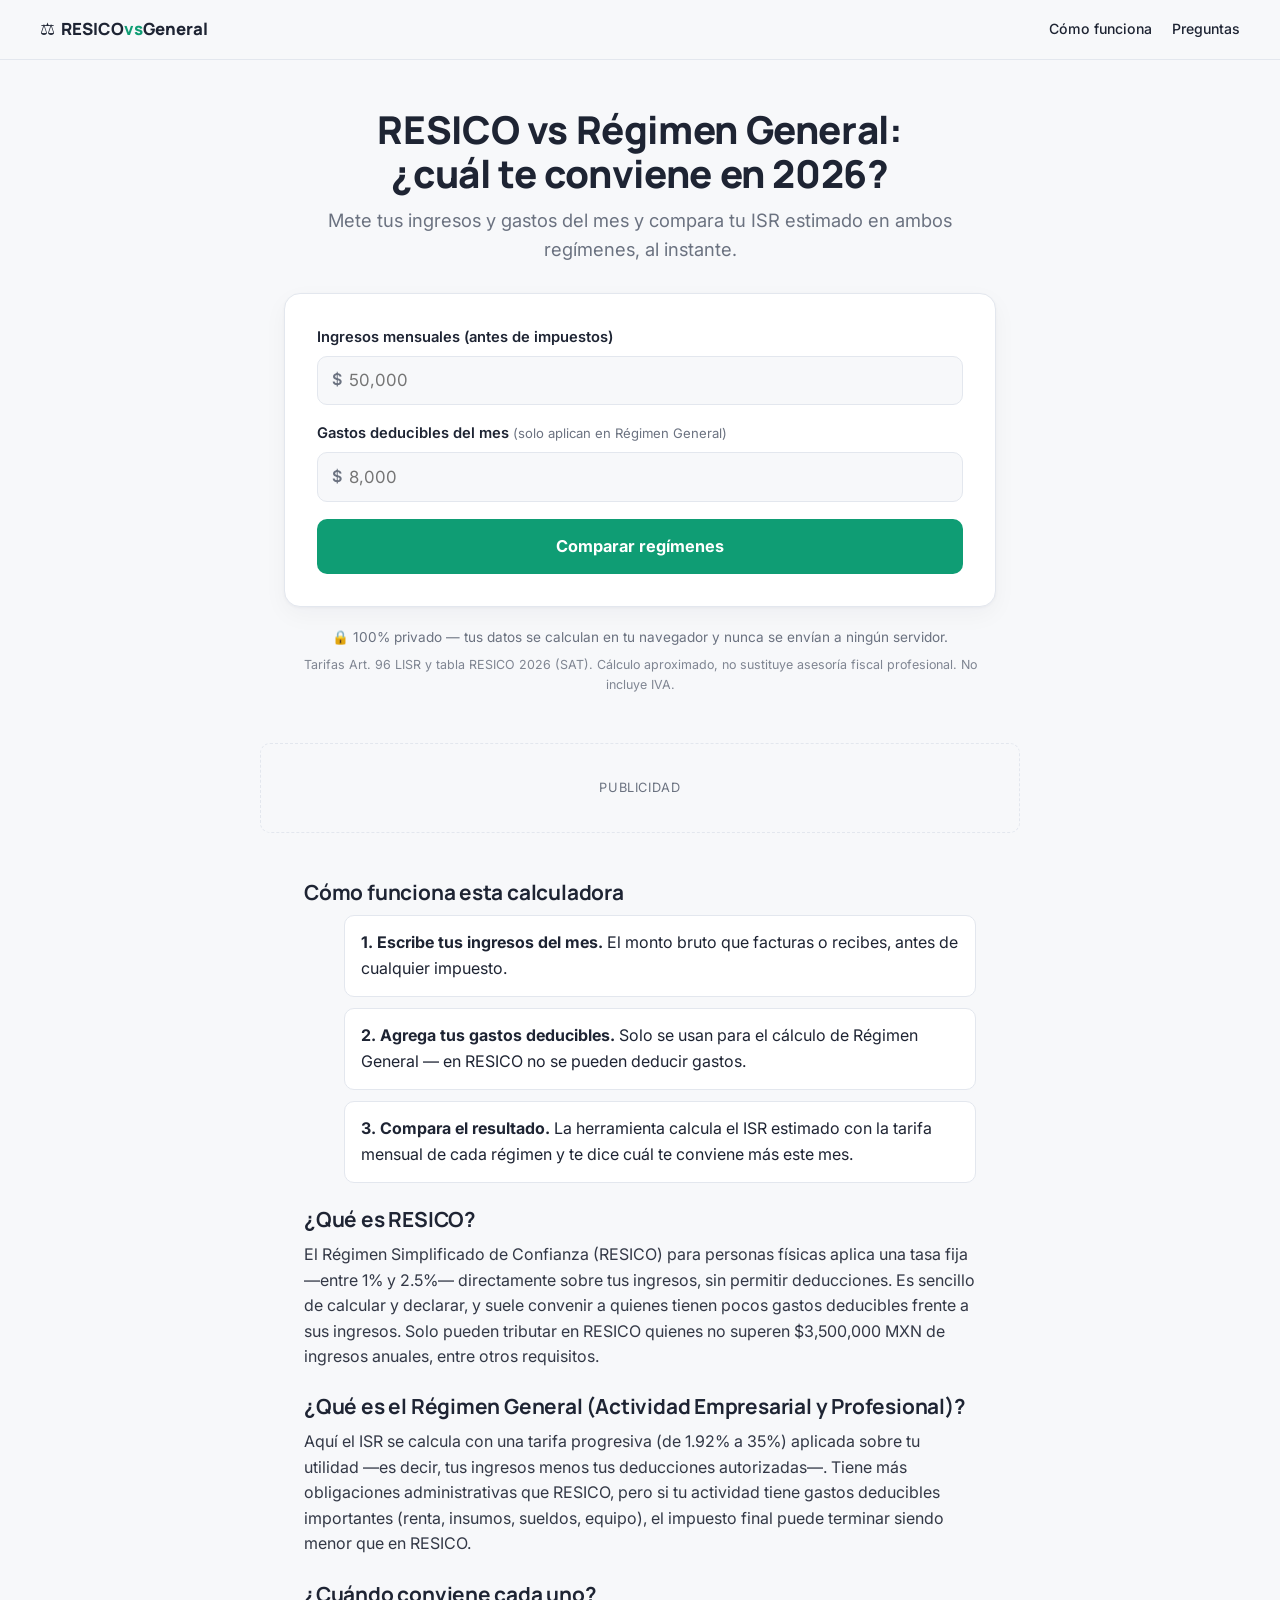
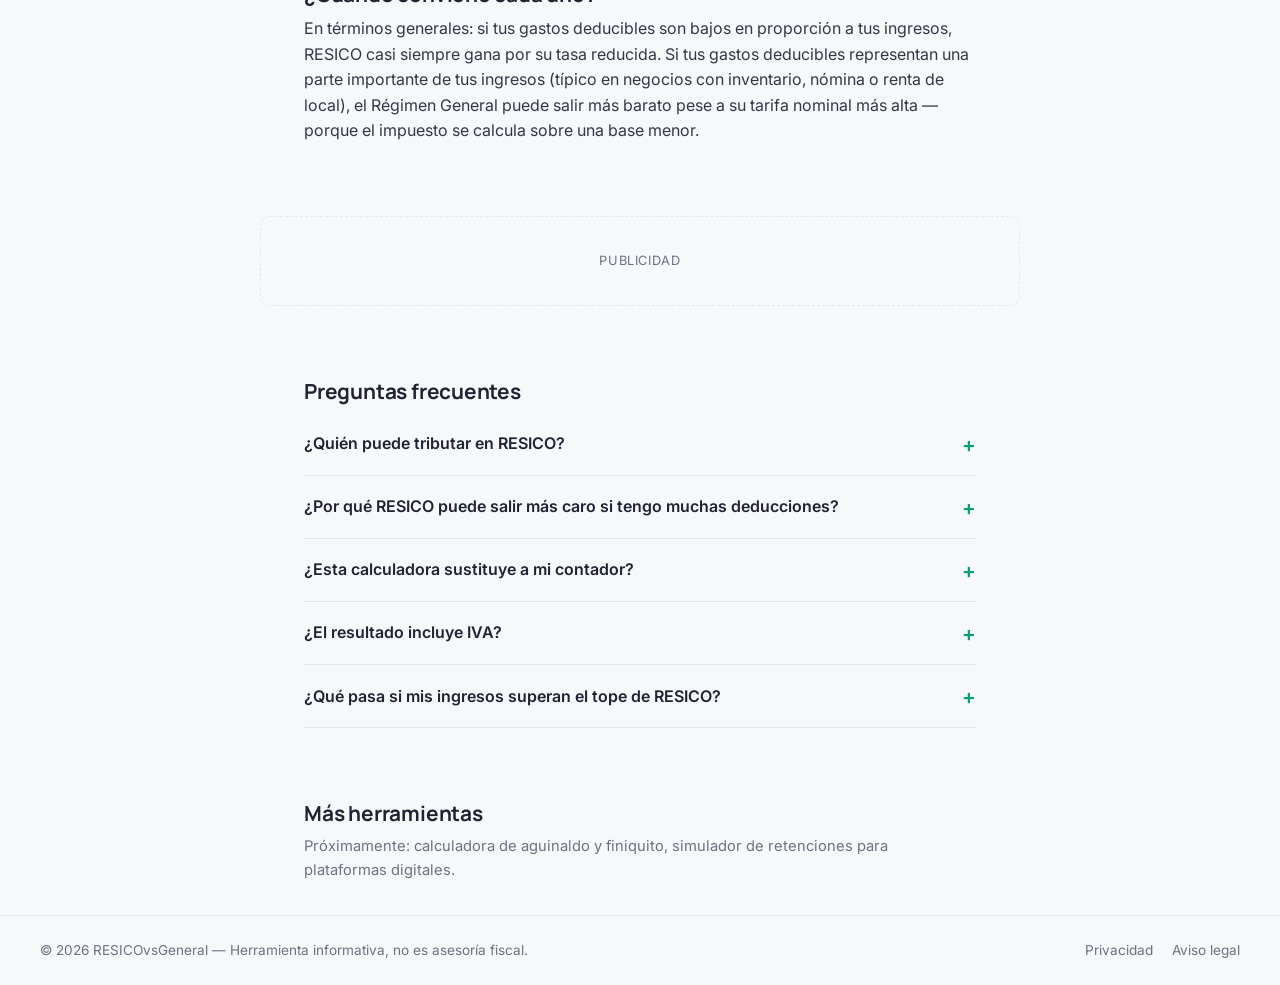
==== index.html @ 18547a22 "Add files via upload" ====
<!DOCTYPE html>
<html lang="es-MX">
<head>
<meta charset="UTF-8">
<meta name="viewport" content="width=device-width, initial-scale=1">
<title>RESICO vs Régimen General 2026: ¿cuál me conviene? | Comparador gratis</title>
<meta name="description" content="Calcula y compara en segundos cuánto pagarías de ISR en RESICO y en Régimen General 2026. Gratis, sin registro, 100% en tu navegador.">
<link rel="canonical" href="https://tudominio.com/">
<meta property="og:title" content="RESICO vs Régimen General 2026 — Comparador gratis">
<meta property="og:description" content="Descubre en segundos qué régimen fiscal te conviene más. Cálculo basado en las tarifas SAT 2026.">
<meta property="og:type" content="website">
<meta property="og:image" content="assets/img/og-cover.webp">
<meta name="robots" content="index,follow">

<link rel="preconnect" href="https://fonts.googleapis.com">
<link rel="preconnect" href="https://fonts.gstatic.com" crossorigin>
<link rel="stylesheet" href="https://fonts.googleapis.com/css2?family=Manrope:wght@400;500;700;800&family=Inter:wght@400;500;600&display=swap">

<link rel="icon" href="data:image/svg+xml,<svg xmlns=%22http://www.w3.org/2000/svg%22 viewBox=%220 0 100 100%22><text y=%22.9em%22 font-size=%2290%22>⚖️</text></svg>">
<link rel="stylesheet" href="styles.css?v=20260101">

<script type="application/ld+json">
{
  "@context": "https://schema.org",
  "@type": "WebApplication",
  "name": "RESICO vs Régimen General — Comparador",
  "description": "Herramienta gratuita para comparar el ISR estimado entre RESICO y Régimen General para personas físicas en México, 2026.",
  "applicationCategory": "FinanceApplication",
  "operatingSystem": "Any",
  "offers": { "@type": "Offer", "price": "0", "priceCurrency": "MXN" }
}
</script>
<script type="application/ld+json">
{
  "@context": "https://schema.org",
  "@type": "FAQPage",
  "mainEntity": [
    {"@type":"Question","name":"¿Quién puede tributar en RESICO?","acceptedAnswer":{"@type":"Answer","text":"Personas físicas con actividad empresarial, profesional u otorgamiento de uso o goce de bienes, siempre que sus ingresos totales del ejercicio no superen $3,500,000 MXN al año, entre otras condiciones que marca la ley."}},
    {"@type":"Question","name":"¿Por qué RESICO puede salir más caro si tengo muchas deducciones?","acceptedAnswer":{"@type":"Answer","text":"RESICO cobra un porcentaje fijo sobre tus ingresos totales sin permitir deducir gastos. Si tienes deducciones altas, el Régimen General puede ser más barato pese a su tarifa nominal mayor."}},
    {"@type":"Question","name":"¿Esta calculadora sustituye a mi contador?","acceptedAnswer":{"@type":"Answer","text":"No. Es una estimación simplificada basada en las tarifas SAT 2026. No considera IVA, PTU, ni casos particulares de tu actividad."}},
    {"@type":"Question","name":"¿El resultado incluye IVA?","acceptedAnswer":{"@type":"Answer","text":"No, solo compara el ISR. El IVA se calcula y paga por separado en ambos regímenes."}},
    {"@type":"Question","name":"¿Qué pasa si mis ingresos superan el tope de RESICO?","acceptedAnswer":{"@type":"Answer","text":"Si superas $3,500,000 MXN anuales, pasas automáticamente al Régimen General a partir del mes siguiente."}}
  ]
}
</script>
</head>
<body>
<a class="skip-link" href="#tool">Saltar al comparador</a>

<header class="site-header">
  <a href="index.html" class="brand">⚖️ <span>RESICO<em>vs</em>General</span></a>
  <nav class="header-nav" aria-label="Navegación principal">
    <a href="#como-funciona">Cómo funciona</a>
    <a href="#faq">Preguntas</a>
  </nav>
</header>

<main>
  <section class="hero">
    <h1>RESICO vs Régimen General: ¿cuál te conviene en 2026?</h1>
    <p class="subtitle">Mete tus ingresos y gastos del mes y compara tu ISR estimado en ambos regímenes, al instante.</p>

    <div class="tool-card" id="tool" data-state="idle">
      <form id="calc-form" class="calc-form" novalidate>
        <div class="field">
          <label for="ingresos">Ingresos mensuales (antes de impuestos)</label>
          <div class="input-money">
            <span>$</span>
            <input type="number" id="ingresos" name="ingresos" inputmode="decimal" min="0" step="0.01" placeholder="50,000" required>
          </div>
        </div>
        <div class="field">
          <label for="deducciones">Gastos deducibles del mes <span class="hint">(solo aplican en Régimen General)</span></label>
          <div class="input-money">
            <span>$</span>
            <input type="number" id="deducciones" name="deducciones" inputmode="decimal" min="0" step="0.01" placeholder="8,000">
          </div>
        </div>
        <button type="submit" class="btn-primary">Comparar regímenes</button>
      </form>

      <div class="result-zone" id="result" hidden>
        <div class="result-grid">
          <div class="result-card" id="card-resico">
            <h3>RESICO</h3>
            <p class="result-isr" id="resico-isr">$0</p>
            <p class="result-label">ISR estimado al mes</p>
            <p class="result-rate" id="resico-rate"></p>
          </div>
          <div class="result-card" id="card-general">
            <h3>Régimen General</h3>
            <p class="result-isr" id="general-isr">$0</p>
            <p class="result-label">ISR estimado al mes</p>
            <p class="result-rate" id="general-rate"></p>
          </div>
        </div>
        <p class="winner" id="winner"></p>
        <button type="button" class="btn-ghost" id="reset-btn">Hacer otro cálculo</button>
      </div>

      <div class="error-zone" id="error" hidden role="alert">
        <p>Revisa el monto de ingresos — debe ser un número mayor a cero.</p>
      </div>
    </div>

    <p class="privacy-badge">🔒 100% privado — tus datos se calculan en tu navegador y nunca se envían a ningún servidor.</p>
    <p class="honesty-note">Tarifas Art. 96 LISR y tabla RESICO 2026 (SAT). Cálculo aproximado, no sustituye asesoría fiscal profesional. No incluye IVA.</p>
  </section>

  <div class="ad-slot" aria-hidden="true">
    <span>Publicidad</span>
    <!-- PEGA AQUÍ TU CÓDIGO DE ADSENSE -->
  </div>

  <section id="como-funciona" class="info-section">
    <h2>Cómo funciona esta calculadora</h2>
    <ol class="steps">
      <li><strong>1. Escribe tus ingresos del mes.</strong> El monto bruto que facturas o recibes, antes de cualquier impuesto.</li>
      <li><strong>2. Agrega tus gastos deducibles.</strong> Solo se usan para el cálculo de Régimen General — en RESICO no se pueden deducir gastos.</li>
      <li><strong>3. Compara el resultado.</strong> La herramienta calcula el ISR estimado con la tarifa mensual de cada régimen y te dice cuál te conviene más este mes.</li>
    </ol>

    <h2>¿Qué es RESICO?</h2>
    <p>El Régimen Simplificado de Confianza (RESICO) para personas físicas aplica una tasa fija —entre 1% y 2.5%— directamente sobre tus ingresos, sin permitir deducciones. Es sencillo de calcular y declarar, y suele convenir a quienes tienen pocos gastos deducibles frente a sus ingresos. Solo pueden tributar en RESICO quienes no superen $3,500,000 MXN de ingresos anuales, entre otros requisitos.</p>

    <h2>¿Qué es el Régimen General (Actividad Empresarial y Profesional)?</h2>
    <p>Aquí el ISR se calcula con una tarifa progresiva (de 1.92% a 35%) aplicada sobre tu utilidad —es decir, tus ingresos menos tus deducciones autorizadas—. Tiene más obligaciones administrativas que RESICO, pero si tu actividad tiene gastos deducibles importantes (renta, insumos, sueldos, equipo), el impuesto final puede terminar siendo menor que en RESICO.</p>

    <h2>¿Cuándo conviene cada uno?</h2>
    <p>En términos generales: si tus gastos deducibles son bajos en proporción a tus ingresos, RESICO casi siempre gana por su tasa reducida. Si tus gastos deducibles representan una parte importante de tus ingresos (típico en negocios con inventario, nómina o renta de local), el Régimen General puede salir más barato pese a su tarifa nominal más alta — porque el impuesto se calcula sobre una base menor.</p>
  </section>

  <div class="ad-slot ad-slot--incontent" aria-hidden="true">
    <span>Publicidad</span>
    <!-- PEGA AQUÍ TU CÓDIGO DE ADSENSE -->
  </div>

  <section id="faq" class="faq-section">
    <h2>Preguntas frecuentes</h2>
    <div id="faq-list" data-faqs></div>
  </section>

  <section class="more-tools">
    <h2>Más herramientas</h2>
    <p class="muted">Próximamente: calculadora de aguinaldo y finiquito, simulador de retenciones para plataformas digitales.</p>
  </section>
</main>

<footer class="site-footer">
  <p>© 2026 RESICOvsGeneral — Herramienta informativa, no es asesoría fiscal.</p>
  <nav>
    <a href="privacidad.html">Privacidad</a>
    <a href="aviso-legal.html">Aviso legal</a>
  </nav>
</footer>

<script defer src="lib/manifest.js"></script>
<script defer src="main.js?v=20260101"></script>
</body>
</html>
---- styles.css ----
/* ============ 1. RESET ============ */
*, *::before, *::after { box-sizing: border-box; margin: 0; }
html { -webkit-text-size-adjust: 100%; tab-size: 2; scroll-behavior: smooth; }
body {
  font-family: var(--sans);
  font-size: 16px;
  line-height: 1.6;
  color: var(--ink);
  background: var(--bg);
  -webkit-font-smoothing: antialiased;
  text-rendering: optimizeLegibility;
  overflow-x: clip;
}
img, svg { display: block; max-width: 100%; }
button { font: inherit; color: inherit; cursor: pointer; border: 0; background: none; }
a { color: inherit; text-decoration: none; }
p { text-wrap: pretty; }
h1, h2, h3 { text-wrap: balance; line-height: 1.15; letter-spacing: -0.01em; }
::selection { background: var(--accent); color: #fff; }
:focus-visible { outline: 2px solid var(--accent); outline-offset: 3px; border-radius: 6px; }

.skip-link {
  position: fixed; top: -100px; left: 1rem;
  padding: .6rem 1rem; background: var(--ink); color: #fff;
  z-index: 9999; border-radius: 8px; font-weight: 600;
}
.skip-link:focus { top: 1rem; }

/* ============ 2. TOKENS ============ */
:root {
  --sans: 'Inter', system-ui, sans-serif;
  --display: 'Manrope', var(--sans);
  --bg: #F7F8FA;
  --surface: #FFFFFF;
  --ink: #1E2433;
  --muted: #6B7280;
  --border: #E3E7EE;
  --accent: #0F9D74;
  --accent-ink: #065F46;
  --accent-bg: #E3F6EE;
  --bad: #B91C1C;
  --bad-bg: #FDE8E8;
  --radius: 16px;
  --ease-out: cubic-bezier(0.16, 1, 0.3, 1);
}
@media (prefers-color-scheme: dark) {
  :root:not([data-theme="light"]) {
    --bg: #11151C;
    --surface: #1A1F2A;
    --ink: #EDEFF3;
    --muted: #9AA3B2;
    --border: #2B3140;
    --accent-bg: #0F2A22;
  }
}

/* ============ 3. HEADER ============ */
.site-header {
  display: flex; align-items: center; justify-content: space-between;
  flex-wrap: wrap; row-gap: .5rem;
  padding: 1rem clamp(1rem, 4vw, 2.5rem);
  border-bottom: 1px solid var(--border);
}
.brand {
  font-family: var(--display); font-weight: 800; font-size: 1.05rem;
  display: flex; align-items: center;
  white-space: nowrap;
}
.brand span { margin-left: .35rem; }
.brand em { font-style: normal; color: var(--accent); }
.header-nav { display: flex; font-size: .88rem; font-weight: 500; }
.header-nav a { margin-left: 1.25rem; }
.header-nav a:first-child { margin-left: 0; }
.header-nav a:hover { color: var(--accent); }
@media (max-width: 420px) {
  .header-nav a { margin-left: .9rem; }
}

/* ============ 4. HERO + TOOL ============ */
.hero {
  max-width: 760px; margin: 0 auto;
  padding: clamp(1.5rem, 5vw, 3rem) clamp(1rem, 4vw, 1.5rem) 1rem;
  text-align: center;
}
.hero h1 {
  font-family: var(--display); font-weight: 800;
  font-size: clamp(1.6rem, 4.5vw, 2.4rem);
  margin-bottom: .6rem;
}
.subtitle { color: var(--muted); font-size: clamp(1rem, 2.2vw, 1.15rem); margin-bottom: 1.75rem; }

.tool-card {
  background: var(--surface);
  border: 1px solid var(--border);
  border-radius: var(--radius);
  padding: clamp(1.25rem, 4vw, 2rem);
  box-shadow: 0 1px 3px rgba(16,24,40,.04), 0 8px 24px rgba(16,24,40,.04);
  text-align: left;
}

.calc-form { display: grid; gap: 1.1rem; }
.field label { display: block; font-weight: 600; font-size: .92rem; margin-bottom: .4rem; }
.field .hint { font-weight: 400; color: var(--muted); font-size: .82rem; }
.input-money {
  display: flex; align-items: center;
  border: 1.5px solid var(--border); border-radius: 10px;
  background: var(--bg); overflow: hidden;
  transition: border-color .15s var(--ease-out);
}
.input-money:focus-within { border-color: var(--accent); }
.input-money span { padding: 0 .2rem 0 .9rem; color: var(--muted); font-weight: 600; }
.input-money input {
  flex: 1; border: 0; background: transparent; padding: .85rem .9rem .85rem .2rem;
  font-size: 1.05rem; font-family: var(--sans); color: var(--ink);
}
.input-money input:focus { outline: none; }

.btn-primary {
  background: var(--accent); color: #fff; font-weight: 700;
  padding: .9rem 1.4rem; border-radius: 10px; font-size: 1.02rem;
  transition: transform .15s var(--ease-out), opacity .15s;
}
.btn-primary:hover { opacity: .92; }
.btn-primary:active { transform: scale(.98); }

.btn-ghost {
  display: block; margin: 1.1rem auto 0; color: var(--muted);
  font-weight: 600; font-size: .9rem; text-decoration: underline;
}
.btn-ghost:hover { color: var(--accent); }

/* result */
.result-zone { margin-top: 1.5rem; animation: fadeUp .35s var(--ease-out); }
@keyframes fadeUp { from { opacity: 0; transform: translateY(8px); } to { opacity: 1; transform: translateY(0); } }

.result-grid { display: grid; grid-template-columns: 1fr 1fr; gap: .9rem; }
.result-card {
  border: 1.5px solid var(--border); border-radius: 12px;
  padding: 1.1rem; text-align: center;
}
.result-card h3 { font-size: .9rem; color: var(--muted); font-weight: 700; margin-bottom: .5rem; text-transform: uppercase; letter-spacing: .03em; }
.result-isr { font-family: var(--display); font-weight: 800; font-size: clamp(1.4rem, 5vw, 1.9rem); }
.result-label { font-size: .8rem; color: var(--muted); margin-top: .15rem; }
.result-rate { font-size: .82rem; margin-top: .5rem; font-weight: 600; }

.result-card.is-winner { border-color: var(--accent); background: var(--accent-bg); }
.result-card.is-winner .result-isr { color: var(--accent-ink); }

.winner {
  margin-top: 1.1rem; text-align: center; font-weight: 700;
  padding: .75rem 1rem; border-radius: 10px;
  background: var(--accent-bg); color: var(--accent-ink);
}

.error-zone {
  margin-top: 1rem; padding: .9rem 1rem; border-radius: 10px;
  background: var(--bad-bg); color: var(--bad); font-weight: 600; font-size: .92rem;
}

.privacy-badge { margin-top: 1.25rem; font-size: .85rem; color: var(--muted); }
.honesty-note { margin-top: .4rem; font-size: .78rem; color: var(--muted); opacity: .85; }

/* ============ 5. AD SLOTS ============ */
.ad-slot {
  max-width: 760px; margin: 2rem auto; min-height: 90px;
  border: 1px dashed var(--border); border-radius: 10px;
  display: flex; align-items: center; justify-content: center;
  color: var(--muted); font-size: .8rem; letter-spacing: .05em; text-transform: uppercase;
}

/* ============ 6. INFO SECTIONS ============ */
.info-section, .faq-section, .more-tools {
  max-width: 720px; margin: 0 auto; padding: 1rem clamp(1rem, 4vw, 1.5rem) 2rem;
}
.info-section h2, .faq-section h2, .more-tools h2 {
  font-family: var(--display); font-size: 1.3rem; margin: 1.6rem 0 .6rem;
}
.info-section h2:first-child { margin-top: 0; }
.info-section p { color: var(--ink); opacity: .9; margin-bottom: .5rem; }
.steps { list-style: none; display: grid; gap: .7rem; }
.steps li { padding: .9rem 1rem; background: var(--surface); border: 1px solid var(--border); border-radius: 10px; }

.faq-item { border-bottom: 1px solid var(--border); padding: .9rem 0; }
.faq-item summary {
  cursor: pointer; font-weight: 600; list-style: none;
  display: flex; justify-content: space-between; align-items: center; gap: 1rem;
}
.faq-item summary::-webkit-details-marker { display: none; }
.faq-item summary::after { content: "+"; font-size: 1.3rem; color: var(--accent); flex-shrink: 0; }
.faq-item[open] summary::after { content: "–"; }
.faq-item p { margin-top: .6rem; color: var(--muted); font-size: .94rem; }

.muted { color: var(--muted); font-size: .92rem; }

/* ============ 7. FOOTER ============ */
.site-footer {
  border-top: 1px solid var(--border); padding: 1.5rem clamp(1rem, 4vw, 2.5rem);
  display: flex; flex-wrap: wrap; gap: 1rem; justify-content: space-between;
  font-size: .85rem; color: var(--muted);
}
.site-footer nav { display: flex; gap: 1.2rem; }
.site-footer a:hover { color: var(--accent); }

/* ============ 8. BREAKPOINTS ============ */
@media (max-width: 539px) {
  .result-grid { grid-template-columns: 1fr; }
}

/* ============ 9. REDUCED MOTION ============ */
@media (prefers-reduced-motion: reduce) {
  html { scroll-behavior: auto; }
  .result-zone { animation: none; }
}
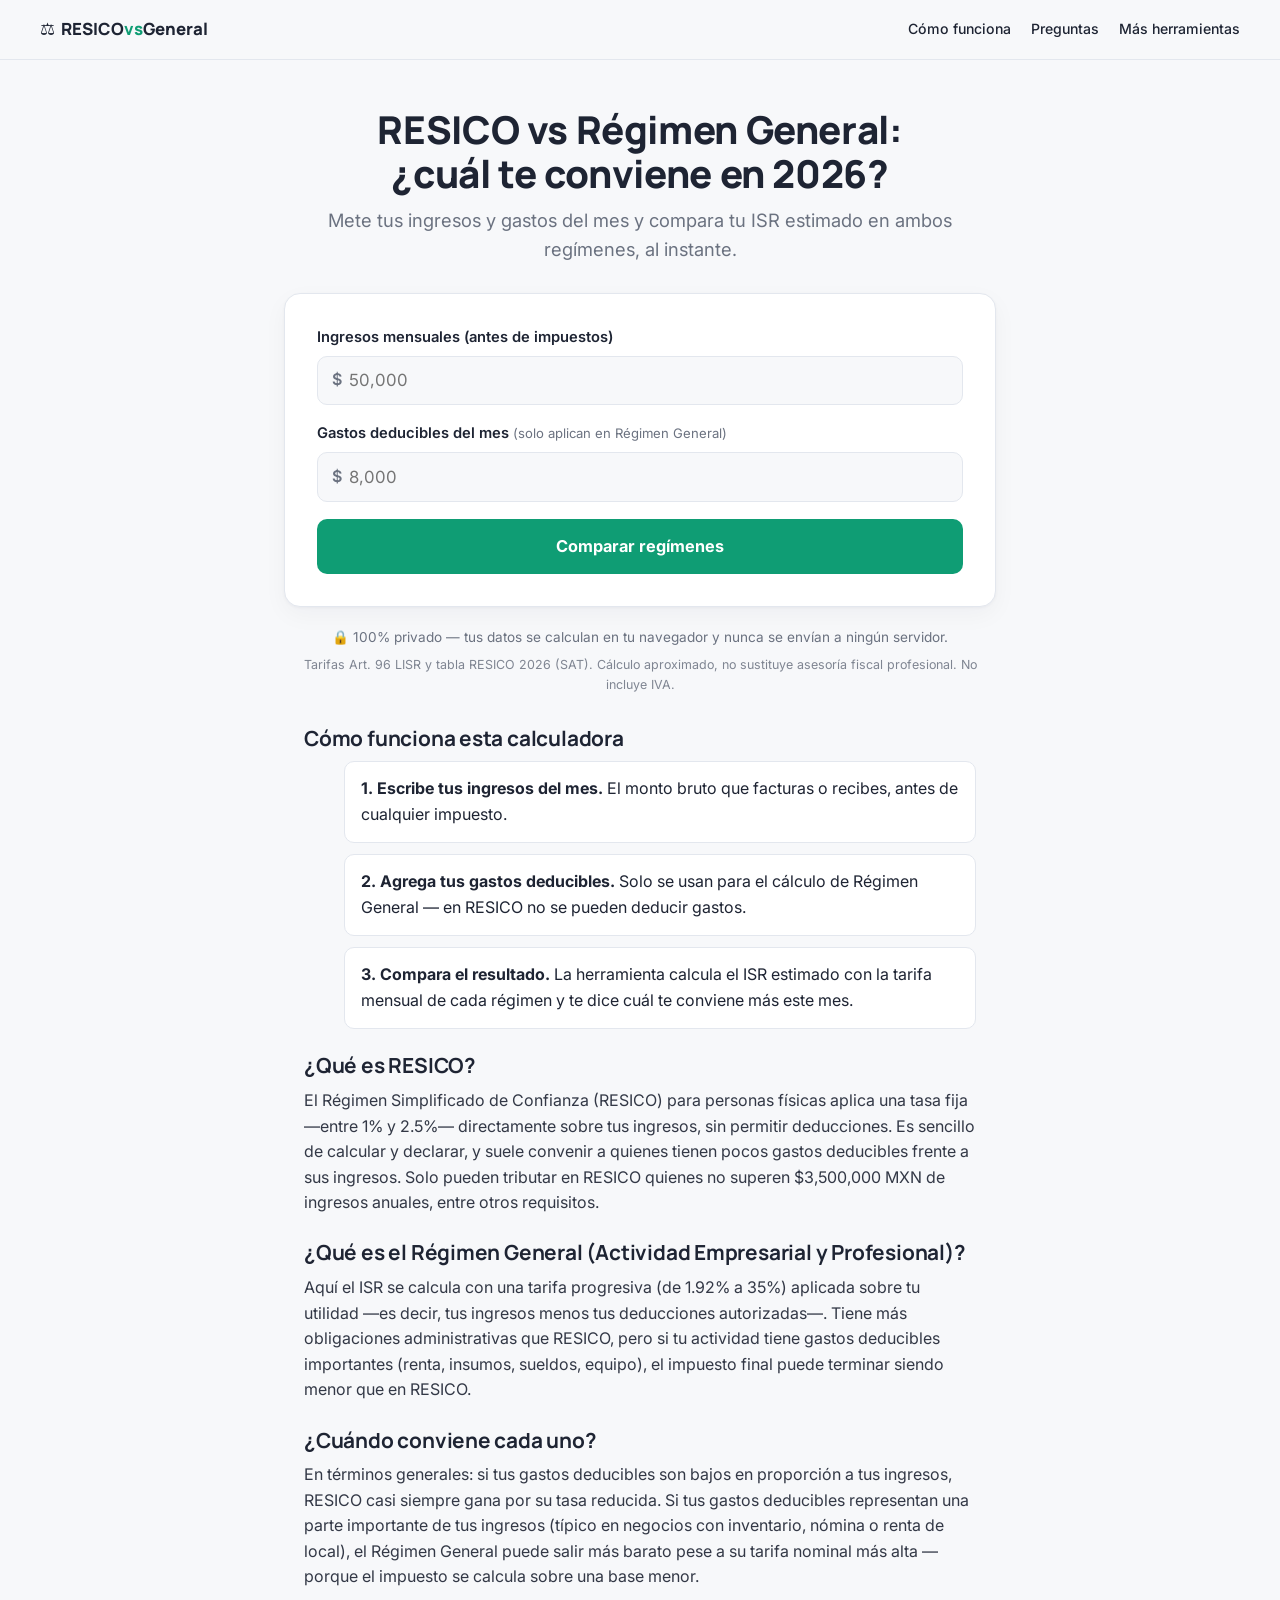
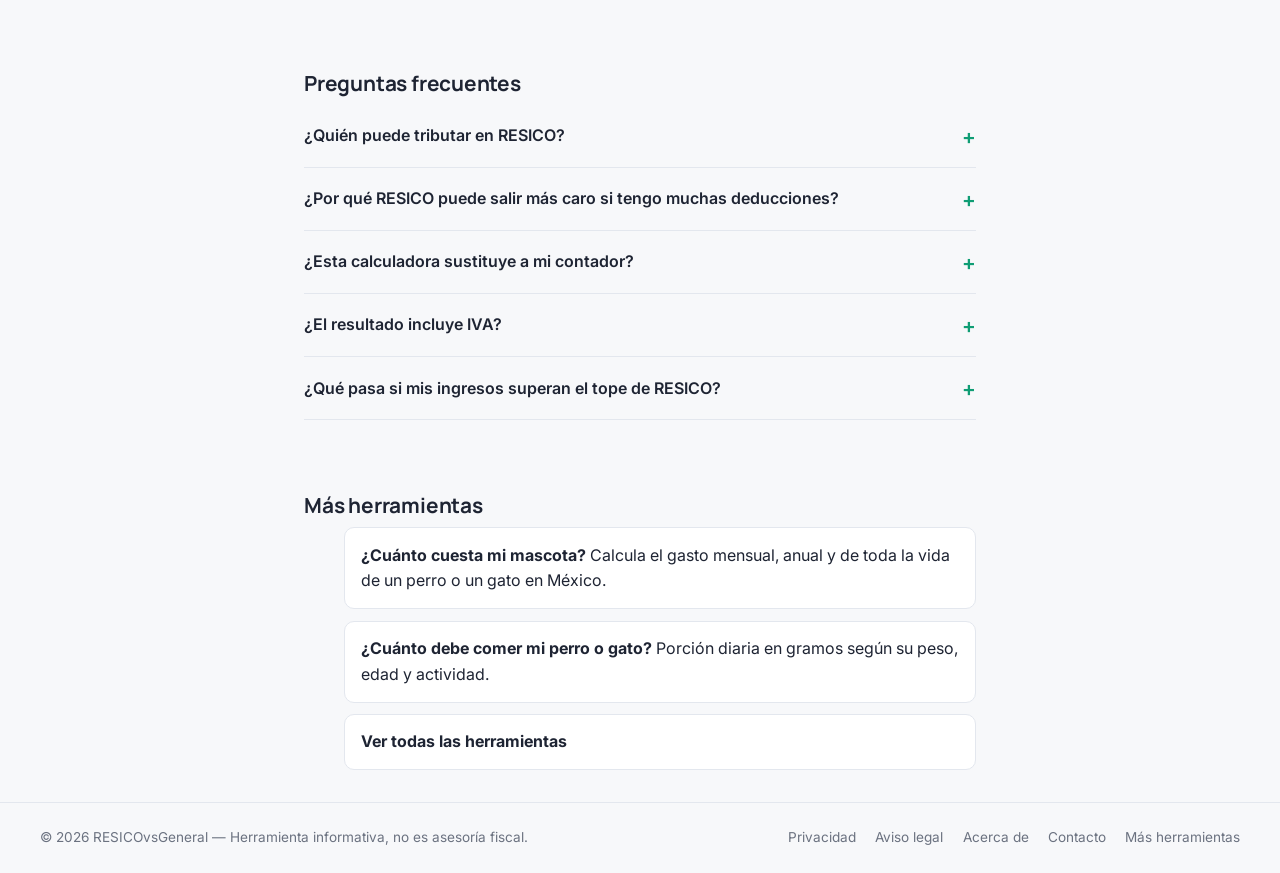
==== commit 5c9393da: "Corrige problemas para AdSense - Agrega el código de AdSense a todas las páginas - Completa aviso de" ====
--- a/index.html
+++ b/index.html
@@ -5,11 +5,12 @@
 <meta name="viewport" content="width=device-width, initial-scale=1">
 <title>RESICO vs Régimen General 2026: ¿cuál me conviene? | Comparador gratis</title>
 <meta name="description" content="Calcula y compara en segundos cuánto pagarías de ISR en RESICO y en Régimen General 2026. Gratis, sin registro, 100% en tu navegador.">
-<link rel="canonical" href="https://tudominio.com/">
+<link rel="canonical" href="https://leoesq12-collab.github.io/Resico-vs-General/">
 <meta property="og:title" content="RESICO vs Régimen General 2026 — Comparador gratis">
 <meta property="og:description" content="Descubre en segundos qué régimen fiscal te conviene más. Cálculo basado en las tarifas SAT 2026.">
 <meta property="og:type" content="website">
-<meta property="og:image" content="assets/img/og-cover.webp">
+<meta property="og:url" content="https://leoesq12-collab.github.io/Resico-vs-General/">
+<meta property="og:locale" content="es_MX">
 <meta name="robots" content="index,follow">
 
 <link rel="preconnect" href="https://fonts.googleapis.com">
@@ -17,7 +18,8 @@
 <link rel="stylesheet" href="https://fonts.googleapis.com/css2?family=Manrope:wght@400;500;700;800&family=Inter:wght@400;500;600&display=swap">
 
 <link rel="icon" href="data:image/svg+xml,<svg xmlns=%22http://www.w3.org/2000/svg%22 viewBox=%220 0 100 100%22><text y=%22.9em%22 font-size=%2290%22>⚖️</text></svg>">
-<link rel="stylesheet" href="styles.css?v=20260101">
+<link rel="stylesheet" href="styles.css?v=20261013">
+<script async src="https://pagead2.googlesyndication.com/pagead/js/adsbygoogle.js?client=ca-pub-6906150555937991" crossorigin="anonymous"></script>
 
 <script type="application/ld+json">
 {
@@ -52,6 +54,7 @@
   <nav class="header-nav" aria-label="Navegación principal">
     <a href="#como-funciona">Cómo funciona</a>
     <a href="#faq">Preguntas</a>
+    <a href="/">Más herramientas</a>
   </nav>
 </header>
 
@@ -107,10 +110,6 @@
     <p class="honesty-note">Tarifas Art. 96 LISR y tabla RESICO 2026 (SAT). Cálculo aproximado, no sustituye asesoría fiscal profesional. No incluye IVA.</p>
   </section>
 
-  <div class="ad-slot" aria-hidden="true">
-    <span>Publicidad</span>
-    <!-- PEGA AQUÍ TU CÓDIGO DE ADSENSE -->
-  </div>
 
   <section id="como-funciona" class="info-section">
     <h2>Cómo funciona esta calculadora</h2>
@@ -130,10 +129,6 @@
     <p>En términos generales: si tus gastos deducibles son bajos en proporción a tus ingresos, RESICO casi siempre gana por su tasa reducida. Si tus gastos deducibles representan una parte importante de tus ingresos (típico en negocios con inventario, nómina o renta de local), el Régimen General puede salir más barato pese a su tarifa nominal más alta — porque el impuesto se calcula sobre una base menor.</p>
   </section>
 
-  <div class="ad-slot ad-slot--incontent" aria-hidden="true">
-    <span>Publicidad</span>
-    <!-- PEGA AQUÍ TU CÓDIGO DE ADSENSE -->
-  </div>
 
   <section id="faq" class="faq-section">
     <h2>Preguntas frecuentes</h2>
@@ -142,7 +137,11 @@
 
   <section class="more-tools">
     <h2>Más herramientas</h2>
-    <p class="muted">Próximamente: calculadora de aguinaldo y finiquito, simulador de retenciones para plataformas digitales.</p>
+    <ul class="steps">
+      <li><a href="/mascotas/"><strong>¿Cuánto cuesta mi mascota?</strong></a> Calcula el gasto mensual, anual y de toda la vida de un perro o un gato en México.</li>
+      <li><a href="/mascotas/comida.html"><strong>¿Cuánto debe comer mi perro o gato?</strong></a> Porción diaria en gramos según su peso, edad y actividad.</li>
+      <li><a href="/"><strong>Ver todas las herramientas</strong></a></li>
+    </ul>
   </section>
 </main>
 
@@ -151,6 +150,9 @@
   <nav>
     <a href="privacidad.html">Privacidad</a>
     <a href="aviso-legal.html">Aviso legal</a>
+    <a href="/acerca.html">Acerca de</a>
+    <a href="/contacto.html">Contacto</a>
+    <a href="/">Más herramientas</a>
   </nav>
 </footer>
 
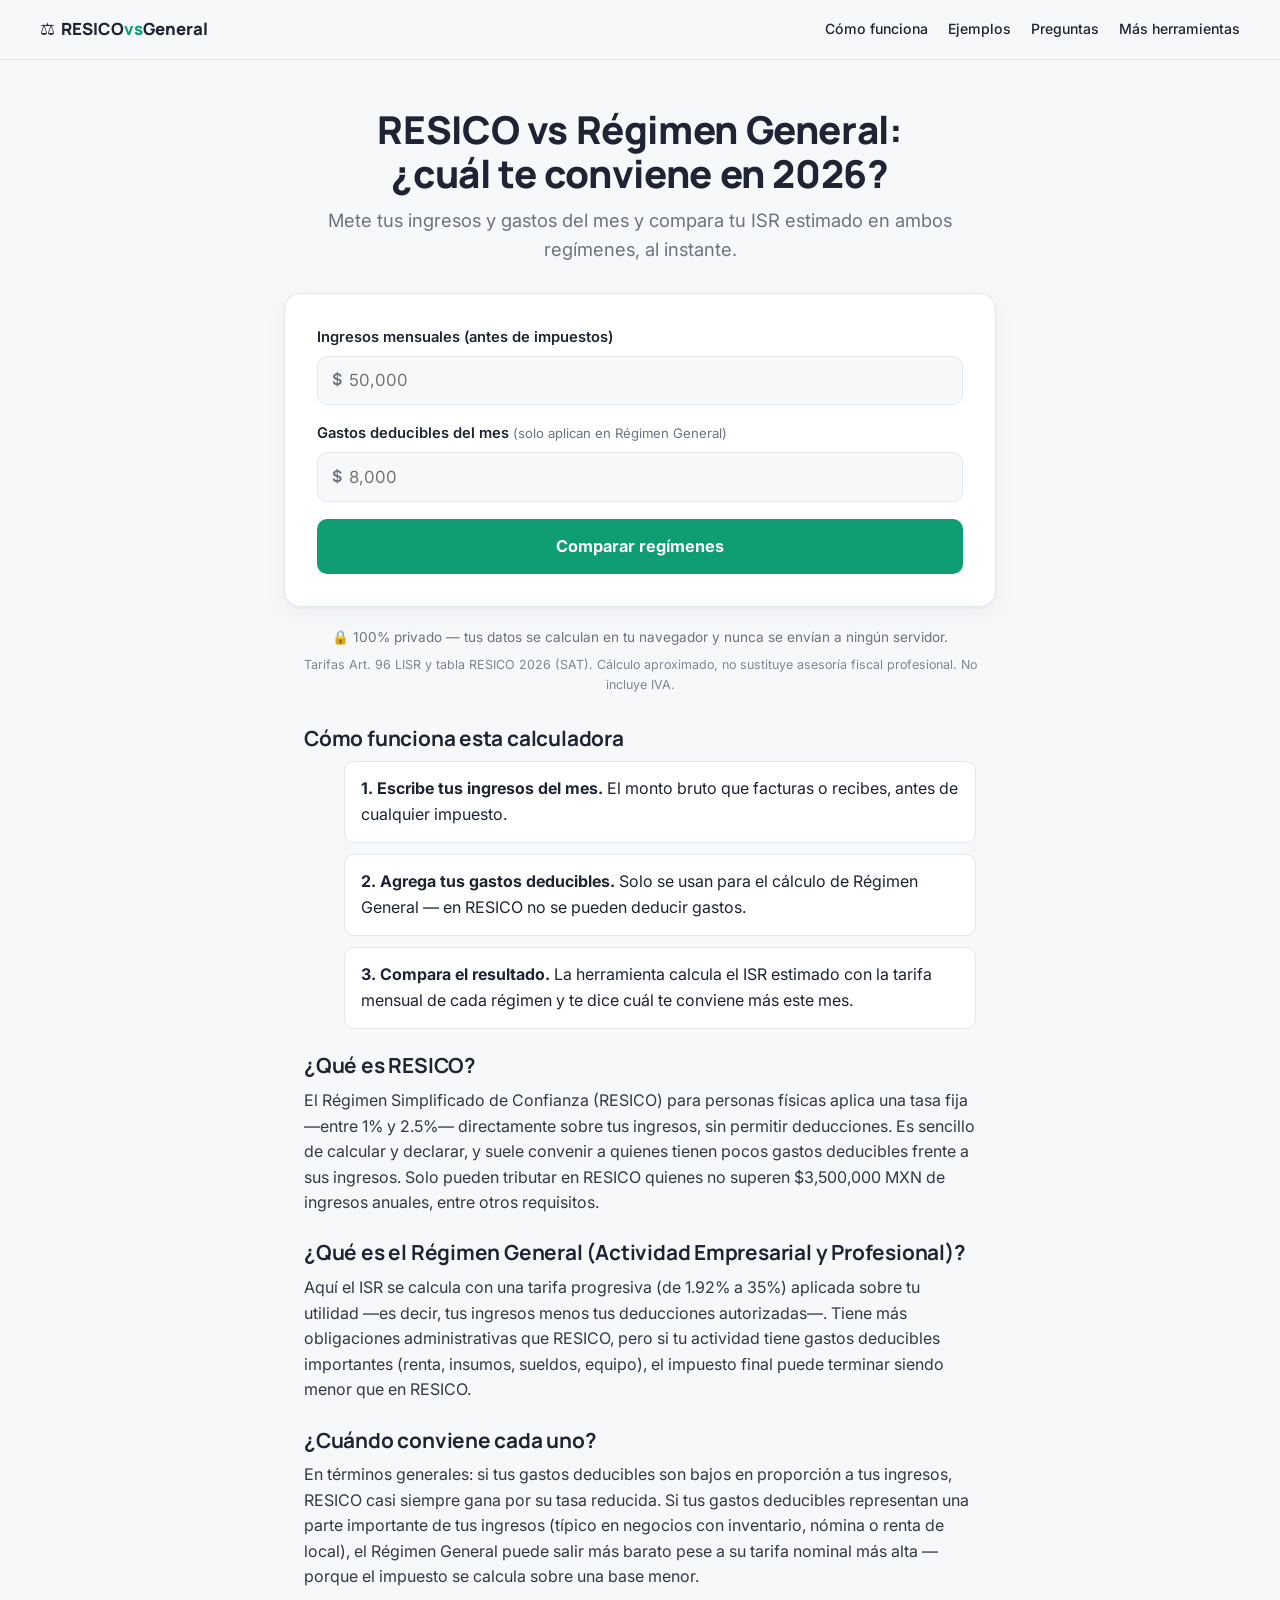
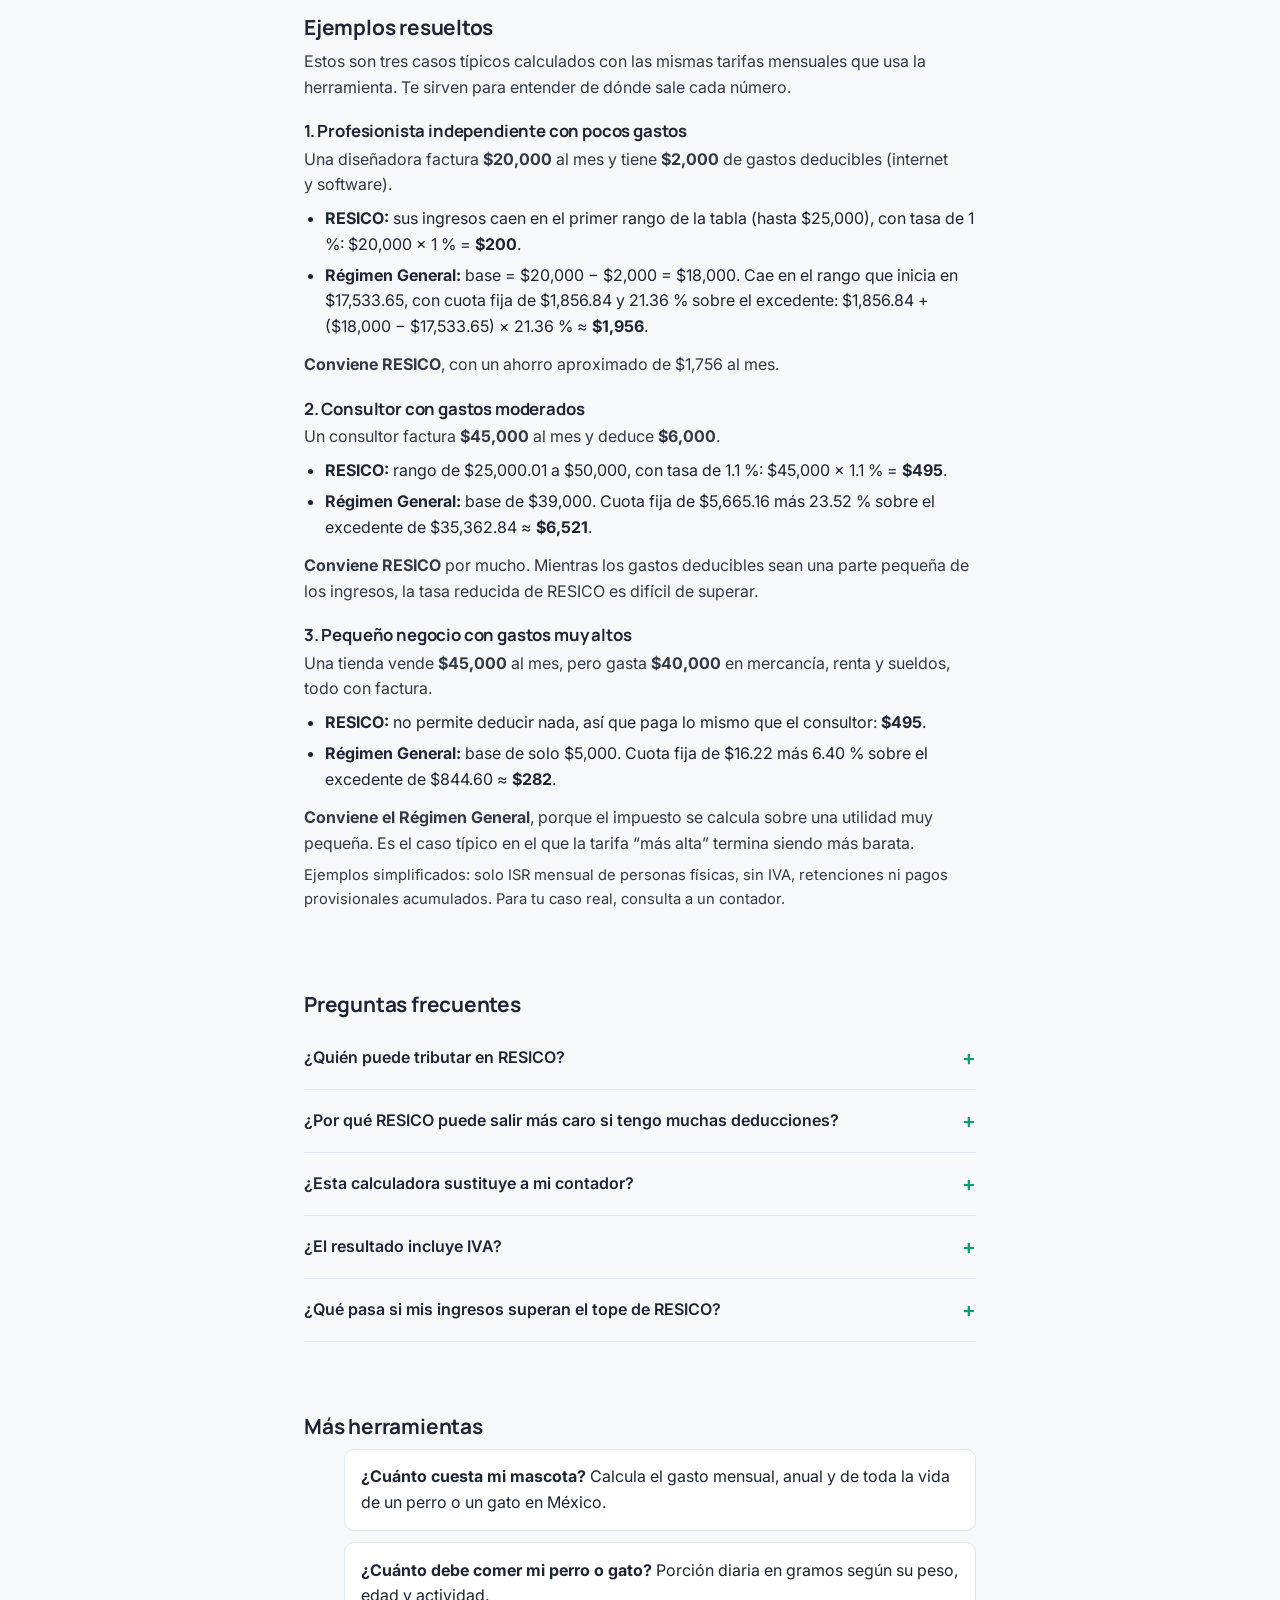
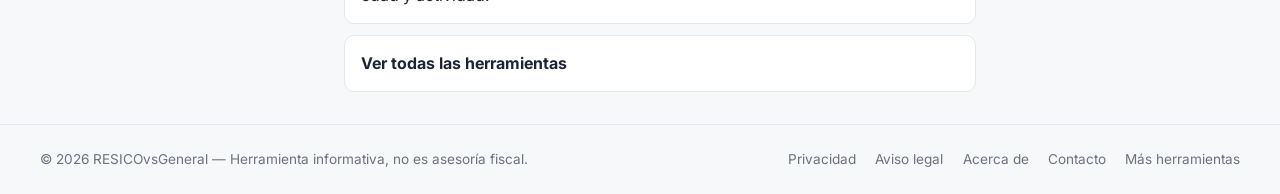
==== commit ef34958e: "Agrega ejemplos resueltos al comparador Co-Authored-By: Claude Opus 5.5 <noreply@anthropic.com> Clau" ====
--- a/index.html
+++ b/index.html
@@ -18,7 +18,7 @@
 <link rel="stylesheet" href="https://fonts.googleapis.com/css2?family=Manrope:wght@400;500;700;800&family=Inter:wght@400;500;600&display=swap">
 
 <link rel="icon" href="data:image/svg+xml,<svg xmlns=%22http://www.w3.org/2000/svg%22 viewBox=%220 0 100 100%22><text y=%22.9em%22 font-size=%2290%22>⚖️</text></svg>">
-<link rel="stylesheet" href="styles.css?v=20261013">
+<link rel="stylesheet" href="styles.css?v=20261112">
 <script async src="https://pagead2.googlesyndication.com/pagead/js/adsbygoogle.js?client=ca-pub-6906150555937991" crossorigin="anonymous"></script>
 
 <script type="application/ld+json">
@@ -53,6 +53,7 @@
   <a href="index.html" class="brand">⚖️ <span>RESICO<em>vs</em>General</span></a>
   <nav class="header-nav" aria-label="Navegación principal">
     <a href="#como-funciona">Cómo funciona</a>
+    <a href="#ejemplos">Ejemplos</a>
     <a href="#faq">Preguntas</a>
     <a href="/">Más herramientas</a>
   </nav>
@@ -127,6 +128,34 @@
 
     <h2>¿Cuándo conviene cada uno?</h2>
     <p>En términos generales: si tus gastos deducibles son bajos en proporción a tus ingresos, RESICO casi siempre gana por su tasa reducida. Si tus gastos deducibles representan una parte importante de tus ingresos (típico en negocios con inventario, nómina o renta de local), el Régimen General puede salir más barato pese a su tarifa nominal más alta — porque el impuesto se calcula sobre una base menor.</p>
+
+    <h2 id="ejemplos">Ejemplos resueltos</h2>
+    <p>Estos son tres casos típicos calculados con las mismas tarifas mensuales que usa la herramienta. Te sirven para entender de dónde sale cada número.</p>
+
+    <h3>1. Profesionista independiente con pocos gastos</h3>
+    <p>Una diseñadora factura <strong>$20,000</strong> al mes y tiene <strong>$2,000</strong> de gastos deducibles (internet y software).</p>
+    <ul>
+      <li><strong>RESICO:</strong> sus ingresos caen en el primer rango de la tabla (hasta $25,000), con tasa de 1 %: $20,000 × 1 % = <strong>$200</strong>.</li>
+      <li><strong>Régimen General:</strong> base = $20,000 − $2,000 = $18,000. Cae en el rango que inicia en $17,533.65, con cuota fija de $1,856.84 y 21.36 % sobre el excedente: $1,856.84 + ($18,000 − $17,533.65) × 21.36 % ≈ <strong>$1,956</strong>.</li>
+    </ul>
+    <p><strong>Conviene RESICO</strong>, con un ahorro aproximado de $1,756 al mes.</p>
+
+    <h3>2. Consultor con gastos moderados</h3>
+    <p>Un consultor factura <strong>$45,000</strong> al mes y deduce <strong>$6,000</strong>.</p>
+    <ul>
+      <li><strong>RESICO:</strong> rango de $25,000.01 a $50,000, con tasa de 1.1 %: $45,000 × 1.1 % = <strong>$495</strong>.</li>
+      <li><strong>Régimen General:</strong> base de $39,000. Cuota fija de $5,665.16 más 23.52 % sobre el excedente de $35,362.84 ≈ <strong>$6,521</strong>.</li>
+    </ul>
+    <p><strong>Conviene RESICO</strong> por mucho. Mientras los gastos deducibles sean una parte pequeña de los ingresos, la tasa reducida de RESICO es difícil de superar.</p>
+
+    <h3>3. Pequeño negocio con gastos muy altos</h3>
+    <p>Una tienda vende <strong>$45,000</strong> al mes, pero gasta <strong>$40,000</strong> en mercancía, renta y sueldos, todo con factura.</p>
+    <ul>
+      <li><strong>RESICO:</strong> no permite deducir nada, así que paga lo mismo que el consultor: <strong>$495</strong>.</li>
+      <li><strong>Régimen General:</strong> base de solo $5,000. Cuota fija de $16.22 más 6.40 % sobre el excedente de $844.60 ≈ <strong>$282</strong>.</li>
+    </ul>
+    <p><strong>Conviene el Régimen General</strong>, porque el impuesto se calcula sobre una utilidad muy pequeña. Es el caso típico en el que la tarifa “más alta” termina siendo más barata.</p>
+    <p class="muted">Ejemplos simplificados: solo ISR mensual de personas físicas, sin IVA, retenciones ni pagos provisionales acumulados. Para tu caso real, consulta a un contador.</p>
   </section>
 
 
--- a/styles.css
+++ b/styles.css
@@ -177,6 +177,9 @@
 }
 .info-section h2:first-child { margin-top: 0; }
 .info-section p { color: var(--ink); opacity: .9; margin-bottom: .5rem; }
+.info-section h3 { font-family: var(--display); font-size: 1.05rem; margin: 1.3rem 0 .4rem; }
+.info-section ul:not(.steps) { list-style: disc; padding-left: 1.3rem; margin: .4rem 0 .8rem; }
+.info-section ul:not(.steps) li { margin-bottom: .35rem; }
 .steps { list-style: none; display: grid; gap: .7rem; }
 .steps li { padding: .9rem 1rem; background: var(--surface); border: 1px solid var(--border); border-radius: 10px; }
 
